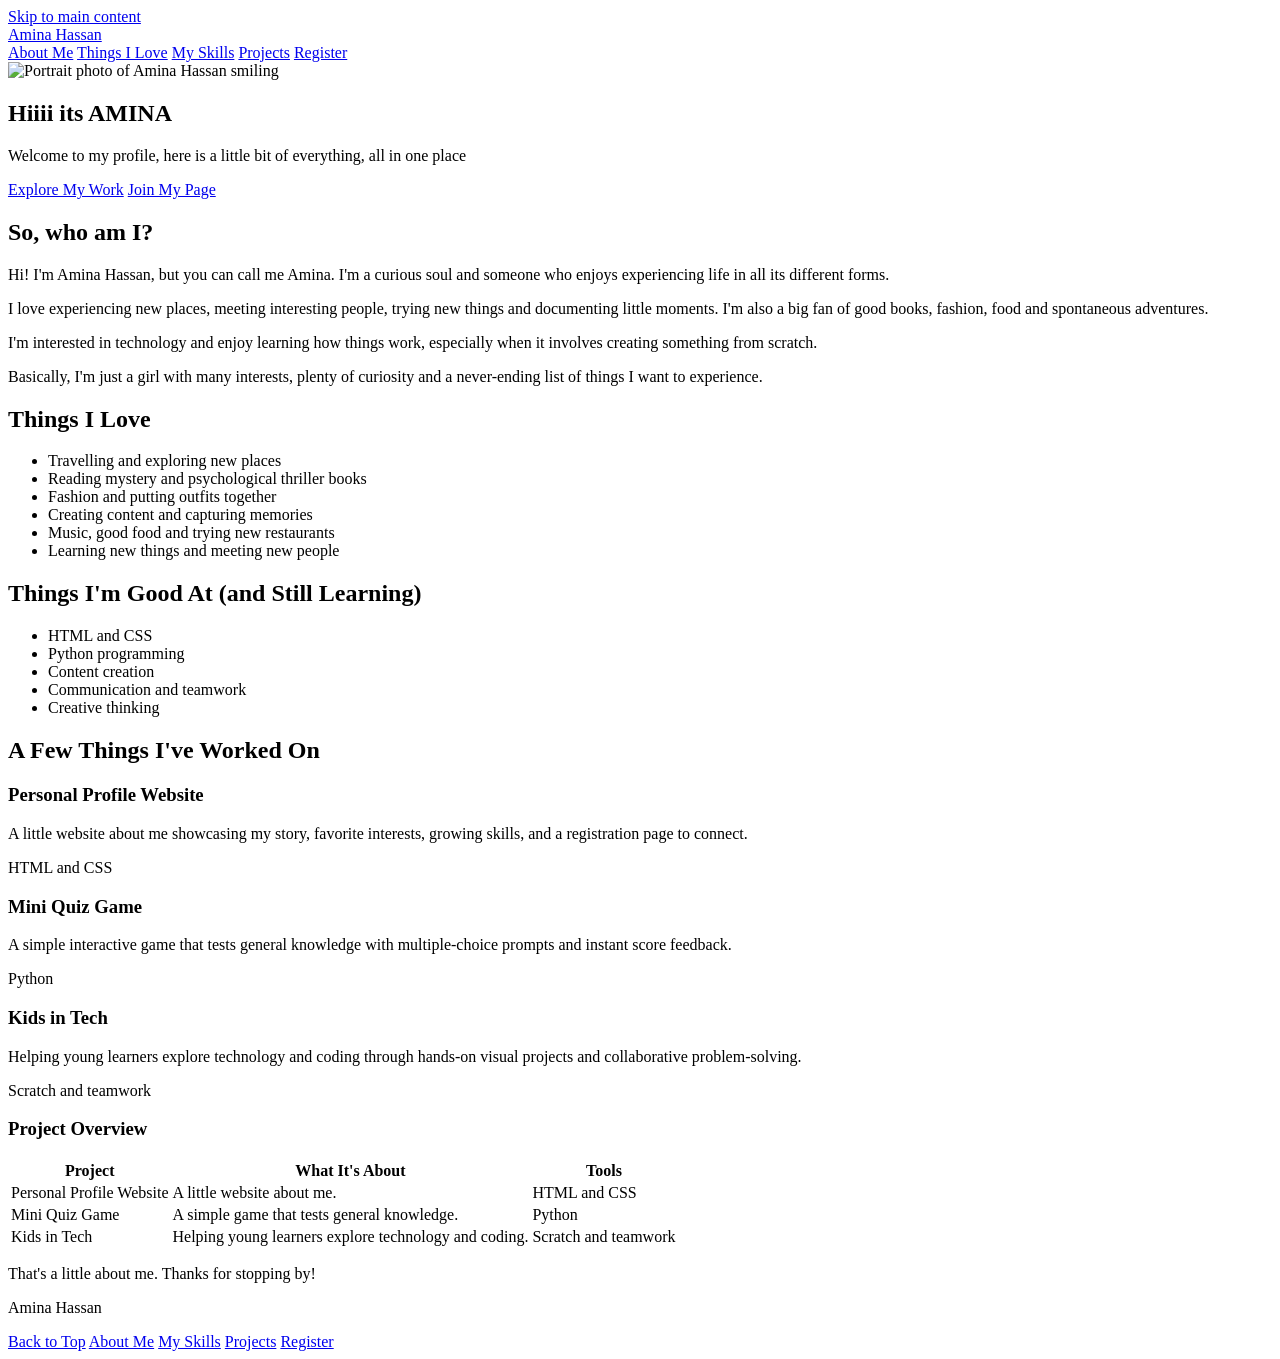
==== index.html @ c331cac5 "feat: update index.html with hero, skills pills, and project grid" ====
<!DOCTYPE html>
<html lang="en">
<head>
    <meta charset="UTF-8">
    <meta name="viewport" content="width=device-width, initial-scale=1.0">
    <meta name="description" content="Personal profile page of Amina Hassan featuring her bio, interests, skills, and projects.">
    <title>Amina's Profile</title>
    <link rel="preconnect" href="https://fonts.googleapis.com">
    <link rel="preconnect" href="https://fonts.gstatic.com" crossorigin>
    <link rel="stylesheet" href="https://fonts.googleapis.com/css2?family=Poppins:wght@400;500;600;700&display=swap">
    <link rel="stylesheet" href="css/styles.css">
</head>
<body>
    <a href="#main-content" class="skip-link">Skip to main content</a>

    <header class="site-header">
        <div class="container header-inner">
            <a href="index.html" class="site-logo">Amina Hassan</a>
            <nav class="site-nav" aria-label="Main navigation">
                <a href="#about">About Me</a>
                <a href="#interests">Things I Love</a>
                <a href="#skills">My Skills</a>
                <a href="#projects">Projects</a>
                <a href="register.html" class="nav-cta">Register</a>
            </nav>
        </div>
    </header>

    <main id="main-content">
        <section id="hero" class="hero section">
            <div class="container hero-content">
                <img
                    src="images/profile.jpg.jpeg"
                    alt="Portrait photo of Amina Hassan smiling"
                    class="profile-photo"
                    width="240"
                    height="240"
                >
                <div class="hero-text">
                    <h1>Hiiii its AMINA</h1>
                    <p class="tagline">Welcome to my profile, here is a little bit of everything, all in one place</p>
                    <div class="hero-actions">
                        <a href="#projects" class="btn btn-primary">Explore My Work</a>
                        <a href="register.html" class="btn btn-secondary">Join My Page</a>
                    </div>
                </div>
            </div>
        </section>

        <section id="about" class="section">
            <div class="container">
                <h2>So, who am I?</h2>
                <div class="about-card">
                    <p>
                        Hi! I'm Amina Hassan, but you can call me <span class="highlight">Amina</span>. I'm a curious soul and someone who enjoys experiencing life in all its different forms.
                    </p>
                    <p>
                        I love experiencing new places, meeting interesting people, trying new things and documenting little moments. I'm also a big fan of good books, fashion, food and spontaneous adventures.
                    </p>
                    <p>
                        I'm interested in technology and enjoy learning how things work, especially when it involves creating something from scratch.
                    </p>
                    <p>
                        Basically, I'm just a girl with many interests, plenty of curiosity and a never-ending list of things I want to experience.
                    </p>
                </div>
            </div>
        </section>

        <section id="interests" class="section">
            <div class="container">
                <h2>Things I Love</h2>
                <ul class="interests-grid">
                    <li class="interest-item">Travelling and exploring new places</li>
                    <li class="interest-item">Reading mystery and psychological thriller books</li>
                    <li class="interest-item">Fashion and putting outfits together</li>
                    <li class="interest-item">Creating content and capturing memories</li>
                    <li class="interest-item">Music, good food and trying new restaurants</li>
                    <li class="interest-item">Learning new things and meeting new people</li>
                </ul>
            </div>
        </section>

        <section id="skills" class="section">
            <div class="container">
                <h2>Things I'm Good At (and Still Learning)</h2>
                <ul class="skills-list">
                    <li class="skill-pill">HTML and CSS</li>
                    <li class="skill-pill">Python programming</li>
                    <li class="skill-pill">Content creation</li>
                    <li class="skill-pill">Communication and teamwork</li>
                    <li class="skill-pill">Creative thinking</li>
                </ul>
            </div>
        </section>

        <section id="projects" class="section">
            <div class="container">
                <h2>A Few Things I've Worked On</h2>

                <div class="projects-grid">
                    <article class="project-card">
                        <h3>Personal Profile Website</h3>
                        <p>A little website about me showcasing my story, favorite interests, growing skills, and a registration page to connect.</p>
                        <p class="project-meta"><span class="project-tag">HTML and CSS</span></p>
                    </article>

                    <article class="project-card">
                        <h3>Mini Quiz Game</h3>
                        <p>A simple interactive game that tests general knowledge with multiple-choice prompts and instant score feedback.</p>
                        <p class="project-meta"><span class="project-tag">Python</span></p>
                    </article>

                    <article class="project-card">
                        <h3>Kids in Tech</h3>
                        <p>Helping young learners explore technology and coding through hands-on visual projects and collaborative problem-solving.</p>
                        <p class="project-meta"><span class="project-tag">Scratch and teamwork</span></p>
                    </article>
                </div>

                <div class="table-block">
                    <h3 class="table-heading">Project Overview</h3>
                    <div class="table-wrapper">
                        <table class="projects-table">
                            <thead>
                                <tr>
                                    <th scope="col">Project</th>
                                    <th scope="col">What It's About</th>
                                    <th scope="col">Tools</th>
                                </tr>
                            </thead>
                            <tbody>
                                <tr>
                                    <td>Personal Profile Website</td>
                                    <td>A little website about me.</td>
                                    <td>HTML and CSS</td>
                                </tr>
                                <tr>
                                    <td>Mini Quiz Game</td>
                                    <td>A simple game that tests general knowledge.</td>
                                    <td>Python</td>
                                </tr>
                                <tr>
                                    <td>Kids in Tech</td>
                                    <td>Helping young learners explore technology and coding.</td>
                                    <td>Scratch and teamwork</td>
                                </tr>
                            </tbody>
                        </table>
                    </div>
                </div>
            </div>
        </section>
</main>
    <footer class="site-footer">
        <div class="container footer-inner">
            <p class="footer-note">That's a little about me. Thanks for stopping by!</p>
            <p class="footer-author">Amina Hassan</p>
            <nav class="footer-links" aria-label="Footer navigation">
                <a href="#hero">Back to Top</a>
                <a href="#about">About Me</a>
                <a href="#skills">My Skills</a>
                <a href="#projects">Projects</a>
                <a href="register.html">Register</a>
            </nav>
        </div>
    </footer>

</body>
</html>
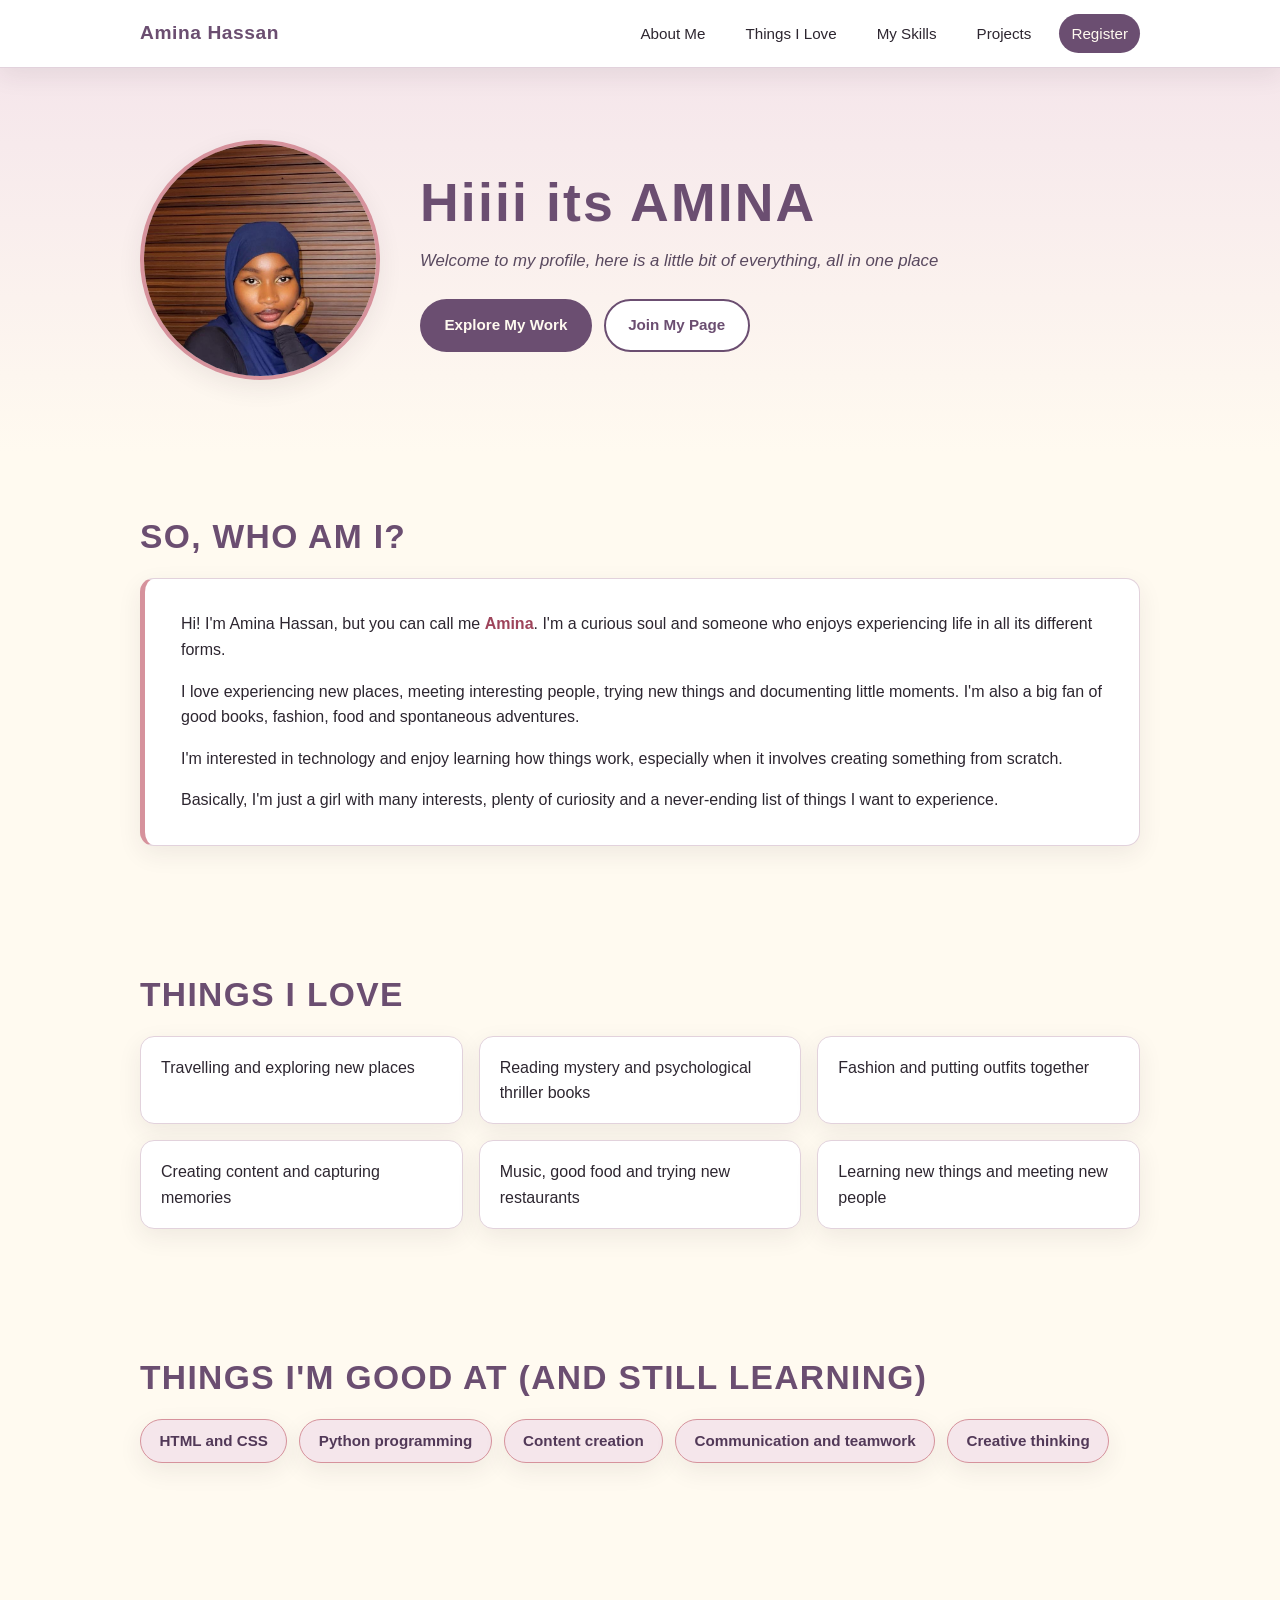
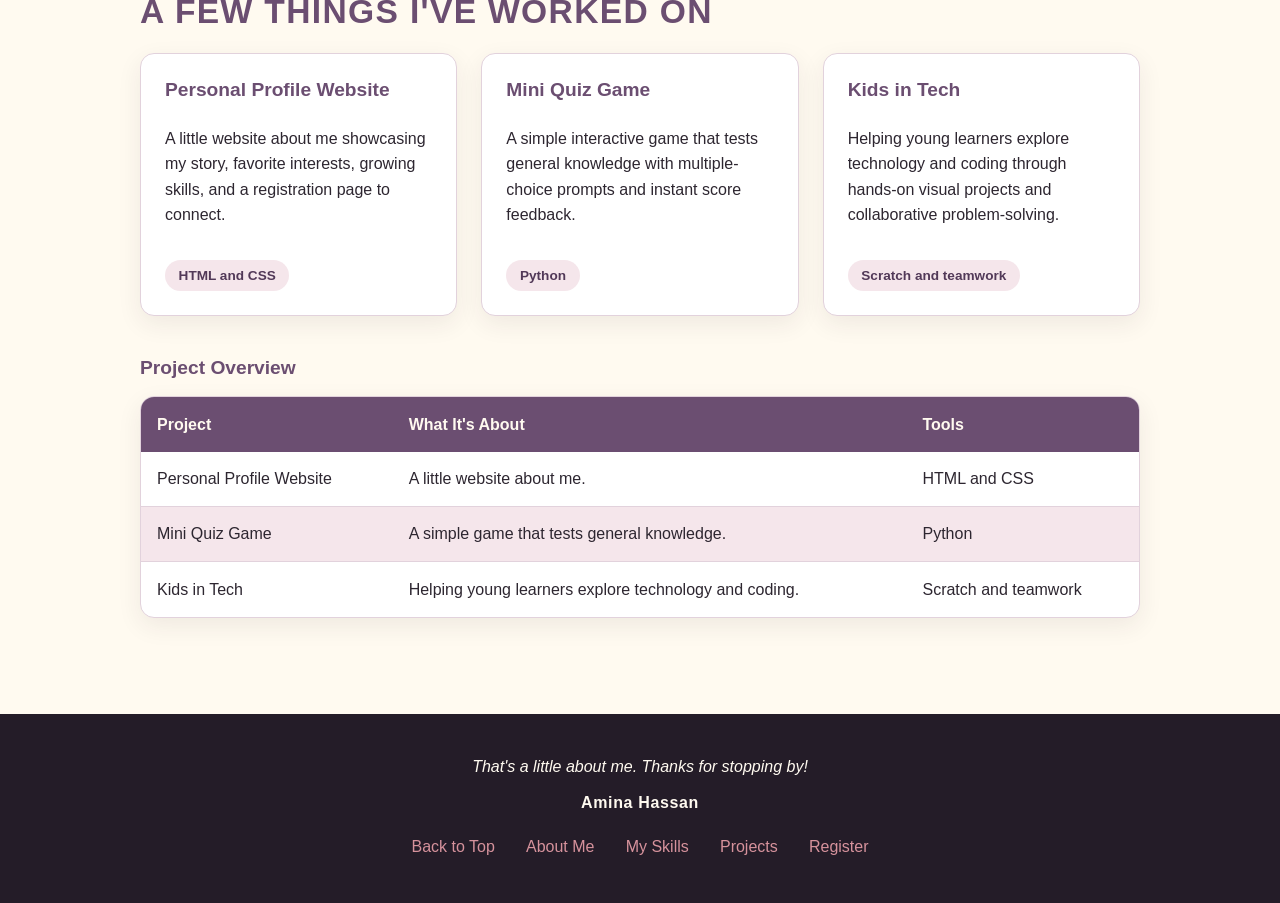
==== commit 8c025079: "Fix HTML structure and update content" ====
--- a/index.html
+++ b/index.html
@@ -8,7 +8,7 @@
     <link rel="preconnect" href="https://fonts.googleapis.com">
     <link rel="preconnect" href="https://fonts.gstatic.com" crossorigin>
     <link rel="stylesheet" href="https://fonts.googleapis.com/css2?family=Poppins:wght@400;500;600;700&display=swap">
-    <link rel="stylesheet" href="css/styles.css">
+    <link rel="stylesheet" href="styles.css">
 </head>
 <body>
     <a href="#main-content" class="skip-link">Skip to main content</a>
@@ -30,7 +30,7 @@
         <section id="hero" class="hero section">
             <div class="container hero-content">
                 <img
-                    src="images/profile.jpg.jpeg"
+                    src="profile.jpg.jpeg"
                     alt="Portrait photo of Amina Hassan smiling"
                     class="profile-photo"
                     width="240"
--- a/styles.css
+++ b/styles.css
@@ -0,0 +1,649 @@
+*,
+*::before,
+*::after {
+  box-sizing: border-box;
+}
+
+:root {
+  --primary: #6b4e71;
+  --primary-dark: #523958;
+  --accent: #d6929c;
+  --accent-text: #9e445b;
+  --text: #2d2630;
+  --muted: #59495f;
+  --background: #fffaf0;
+  --surface: #ffffff;
+  --surface-alt: #f5e6eb;
+  --dark-bg: #241c28;
+  --border: #e2d2dc;
+  --radius: 14px;
+  --radius-sm: 8px;
+  --radius-pill: 999px;
+  --shadow: 0 8px 24px rgba(45, 38, 48, 0.08);
+  --shadow-hover: 0 14px 30px rgba(45, 38, 48, 0.14);
+}
+
+html {
+  scroll-behavior: smooth;
+}
+
+body {
+  margin: 0;
+  font-family: "Poppins", Arial, sans-serif;
+  font-size: 1rem;
+  line-height: 1.6;
+  background-color: var(--background);
+  color: var(--text);
+}
+
+img {
+  max-width: 100%;
+  display: block;
+}
+
+h1,
+h2,
+h3 {
+  color: var(--primary);
+  line-height: 1.25;
+  margin-top: 0;
+}
+
+h1 {
+  font-size: clamp(2rem, 5vw + 1rem, 3.35rem);
+  font-weight: 700;
+  letter-spacing: 0.04em;
+  margin-bottom: 0.75rem;
+}
+
+h2 {
+  font-size: clamp(1.45rem, 2.5vw + 0.85rem, 2.1rem);
+  font-weight: 600;
+  text-transform: uppercase;
+  letter-spacing: 0.04em;
+  margin-bottom: 1.25rem;
+}
+
+h3 {
+  font-size: 1.2rem;
+  font-weight: 600;
+  margin-bottom: 0.5rem;
+}
+
+p {
+  margin-top: 0;
+  margin-bottom: 1rem;
+}
+
+p:last-child {
+  margin-bottom: 0;
+}
+
+a {
+  color: var(--primary);
+  transition: color 0.2s ease, background-color 0.2s ease, border-color 0.2s ease;
+}
+
+a:focus-visible,
+button:focus-visible,
+input:focus-visible,
+select:focus-visible,
+textarea:focus-visible {
+  outline: 3px solid var(--primary);
+  outline-offset: 3px;
+}
+
+.skip-link {
+  position: absolute;
+  top: -100px;
+  left: 1rem;
+  z-index: 200;
+  background-color: var(--primary);
+  color: var(--background);
+  padding: 0.65rem 1rem;
+  border-radius: var(--radius-sm);
+  font-weight: 600;
+  text-decoration: none;
+}
+
+.skip-link:focus-visible {
+  top: 1rem;
+}
+
+.container {
+  width: 100%;
+  max-width: 1080px;
+  margin-inline: auto;
+  padding-inline: 1rem;
+}
+
+.section {
+  padding-block: 2.75rem;
+}
+
+.tagline {
+  font-style: italic;
+  color: var(--muted);
+  font-size: 1.05rem;
+}
+
+.highlight {
+  color: var(--accent-text);
+  font-weight: 600;
+}
+
+.site-header {
+  position: sticky;
+  top: 0;
+  z-index: 100;
+  background-color: var(--surface);
+  border-bottom: 1px solid var(--border);
+  box-shadow: var(--shadow);
+}
+
+.header-inner {
+  display: flex;
+  justify-content: space-between;
+  align-items: center;
+  flex-wrap: wrap;
+  gap: 0.75rem 1.25rem;
+  padding-block: 0.9rem;
+}
+
+.site-logo {
+  font-size: 1.2rem;
+  font-weight: 700;
+  color: var(--primary);
+  text-decoration: none;
+  letter-spacing: 0.03em;
+}
+
+.site-logo:hover {
+  color: var(--primary-dark);
+}
+
+.site-nav {
+  display: flex;
+  flex-wrap: wrap;
+  align-items: center;
+  gap: 0.35rem 0.65rem;
+}
+
+.site-nav a {
+  color: var(--text);
+  text-decoration: none;
+  font-weight: 500;
+  font-size: 0.95rem;
+  padding: 0.45rem 0.75rem;
+  border-radius: var(--radius-pill);
+}
+
+.site-nav a:hover {
+  background-color: var(--surface-alt);
+  color: var(--primary-dark);
+}
+
+.site-nav a:focus-visible {
+  background-color: var(--surface-alt);
+  color: var(--primary-dark);
+}
+
+.site-nav a.nav-cta,
+.site-nav a[aria-current="page"] {
+  background-color: var(--primary);
+  color: var(--background);
+}
+
+.site-nav a.nav-cta:hover,
+.site-nav a[aria-current="page"]:hover {
+  background-color: var(--primary-dark);
+  color: var(--background);
+}
+
+.btn {
+  display: inline-flex;
+  align-items: center;
+  justify-content: center;
+  padding: 0.75rem 1.4rem;
+  border-radius: var(--radius-pill);
+  font-family: inherit;
+  font-size: 0.95rem;
+  font-weight: 600;
+  text-decoration: none;
+  cursor: pointer;
+  border: 2px solid transparent;
+  transition: transform 0.2s ease, background-color 0.2s ease, color 0.2s ease, box-shadow 0.2s ease;
+}
+
+.btn-primary {
+  background-color: var(--primary);
+  color: var(--background);
+}
+
+.btn-primary:hover {
+  background-color: var(--primary-dark);
+  transform: translateY(-2px);
+  box-shadow: var(--shadow);
+}
+
+.btn-secondary {
+  background-color: var(--surface);
+  color: var(--primary);
+  border-color: var(--primary);
+}
+
+.btn-secondary:hover {
+  background-color: var(--surface-alt);
+  color: var(--primary-dark);
+  transform: translateY(-2px);
+}
+.hero {
+  background: linear-gradient(180deg, var(--surface-alt) 0%, var(--background) 100%);
+  padding-block: 3rem;
+}
+
+.hero-content {
+  display: flex;
+  flex-direction: column;
+  align-items: center;
+  text-align: center;
+  gap: 1.75rem;
+}
+
+.profile-photo {
+  width: 180px;
+  height: 180px;
+  max-width: 100%;
+  aspect-ratio: 1 / 1;
+  border-radius: 50%;
+  object-fit: cover;
+  object-position: center top;
+  border: 4px solid var(--accent);
+  box-shadow: var(--shadow);
+  flex-shrink: 0;
+}
+
+.hero-text {
+  max-width: 620px;
+}
+
+.hero-actions {
+  display: flex;
+  flex-wrap: wrap;
+  justify-content: center;
+  gap: 0.75rem;
+  margin-top: 1.5rem;
+}
+
+.page-intro {
+  background: linear-gradient(180deg, var(--surface-alt) 0%, var(--background) 100%);
+  text-align: center;
+  padding-block: 2.5rem 1.75rem;
+}
+
+.about-card {
+  background-color: var(--surface);
+  padding: 1.5rem;
+  border-radius: var(--radius);
+  box-shadow: var(--shadow);
+  border: 1px solid var(--border);
+  border-left: 5px solid var(--accent);
+}
+.interests-grid {
+  list-style: none;
+  margin: 0;
+  padding: 0;
+  display: grid;
+  grid-template-columns: 1fr;
+  gap: 1rem;
+}
+
+.interest-item {
+  background-color: var(--surface);
+  padding: 1.1rem 1.25rem;
+  border-radius: var(--radius);
+  box-shadow: var(--shadow);
+  border: 1px solid var(--border);
+  color: var(--text);
+  font-weight: 500;
+}
+
+.skills-list {
+  list-style: none;
+  margin: 0;
+  padding: 0;
+  display: flex;
+  flex-wrap: wrap;
+  gap: 0.75rem;
+}
+
+.skill-pill {
+  background-color: var(--surface-alt);
+  color: var(--primary-dark);
+  border: 1px solid var(--accent);
+  border-radius: var(--radius-pill);
+  padding: 0.55rem 1.15rem;
+  font-weight: 600;
+  font-size: 0.95rem;
+  box-shadow: var(--shadow);
+}
+
+.projects-grid {
+  display: grid;
+  grid-template-columns: repeat(auto-fit, minmax(260px, 1fr));
+  gap: 1.5rem;
+  margin-bottom: 2.5rem;
+}
+
+.project-card {
+  background-color: var(--surface);
+  padding: 1.5rem;
+  border-radius: var(--radius);
+  box-shadow: var(--shadow);
+  border: 1px solid var(--border);
+  display: flex;
+  flex-direction: column;
+  justify-content: space-between;
+  gap: 1rem;
+  transition: transform 0.25s ease, box-shadow 0.25s ease;
+}
+
+.project-card:hover {
+  transform: translateY(-6px);
+  box-shadow: var(--shadow-hover);
+}
+
+.project-meta {
+  margin: 0;
+}
+
+.project-tag {
+  display: inline-block;
+  background-color: var(--surface-alt);
+  color: var(--primary-dark);
+  border-radius: var(--radius-pill);
+  padding: 0.3rem 0.85rem;
+  font-size: 0.85rem;
+  font-weight: 600;
+}
+.table-block {
+  margin-top: 1rem;
+}
+
+.table-heading {
+  margin-bottom: 1rem;
+}
+
+.table-wrapper {
+  width: 100%;
+  overflow-x: auto;
+  border-radius: var(--radius);
+  box-shadow: var(--shadow);
+  border: 1px solid var(--border);
+  background-color: var(--surface);
+}
+
+.projects-table {
+  width: 100%;
+  border-collapse: collapse;
+  text-align: left;
+}
+
+.projects-table thead {
+  background-color: var(--primary);
+  color: var(--background);
+}
+
+.projects-table th,
+.projects-table td {
+  padding: 0.9rem 1rem;
+  vertical-align: top;
+}
+
+.projects-table th {
+  font-weight: 600;
+}
+
+.projects-table tbody tr {
+  border-bottom: 1px solid var(--border);
+}
+
+.projects-table tbody tr:last-child {
+  border-bottom: none;
+}
+
+.projects-table tbody tr:nth-child(even) {
+  background-color: var(--surface-alt);
+}
+
+.register-section {
+  padding-top: 1.5rem;
+}
+
+.form-card {
+  max-width: 720px;
+  margin-inline: auto;
+  background-color: var(--surface);
+  padding: 1.5rem;
+  border-radius: var(--radius);
+  box-shadow: var(--shadow);
+  border: 1px solid var(--border);
+}
+
+.register-form {
+  display: grid;
+  grid-template-columns: 1fr;
+  gap: 1.25rem;
+}
+
+.form-group {
+  display: flex;
+  flex-direction: column;
+  gap: 0.45rem;
+}
+
+.form-group label {
+  font-weight: 600;
+  color: var(--text);
+  font-size: 0.95rem;
+}
+
+.register-form input,
+.register-form select,
+.register-form textarea {
+  width: 100%;
+  font-family: inherit;
+  font-size: 1rem;
+  color: var(--text);
+  background-color: var(--background);
+  padding: 0.8rem 1rem;
+  border: 1.5px solid var(--border);
+  border-radius: var(--radius);
+  transition: border-color 0.2s ease, box-shadow 0.2s ease, background-color 0.2s ease;
+}
+
+.register-form textarea {
+  resize: vertical;
+  min-height: 120px;
+}
+
+.register-form input:focus,
+.register-form select:focus,
+.register-form textarea:focus {
+  border-color: var(--primary);
+  background-color: var(--surface);
+  box-shadow: 0 0 0 3px var(--surface-alt);
+  outline: none;
+}
+
+.register-form input:focus-visible,
+.register-form select:focus-visible,
+.register-form textarea:focus-visible {
+  border-color: var(--primary);
+  background-color: var(--surface);
+  outline: 3px solid var(--primary);
+  outline-offset: 2px;
+}
+
+.form-actions {
+  margin-top: 0.25rem;
+}
+
+.btn-submit {
+  width: 100%;
+  padding: 0.9rem 1.75rem;
+  font-size: 1rem;
+}
+
+.site-footer {
+  background-color: var(--dark-bg);
+  color: var(--background);
+  text-align: center;
+  padding-block: 2.5rem;
+  margin-top: 2rem;
+}
+
+.footer-inner {
+  display: flex;
+  flex-direction: column;
+  align-items: center;
+  gap: 0.65rem;
+}
+
+.footer-note {
+  font-style: italic;
+  margin-bottom: 0;
+}
+
+.footer-author {
+  font-weight: 600;
+  letter-spacing: 0.04em;
+  margin-bottom: 0.25rem;
+}
+
+.footer-links {
+  display: flex;
+  flex-wrap: wrap;
+  justify-content: center;
+  gap: 0.5rem 1.25rem;
+}
+
+.footer-links a {
+  color: var(--accent);
+  text-decoration: none;
+  font-weight: 500;
+  padding: 0.25rem 0.35rem;
+  border-radius: var(--radius-sm);
+}
+
+.footer-links a:hover {
+  color: var(--background);
+  text-decoration: underline;
+  text-underline-offset: 4px;
+}
+
+.footer-links a:focus-visible {
+  outline: 3px solid var(--accent);
+  outline-offset: 3px;
+}
+
+section[id] {
+  scroll-margin-top: 5.5rem;
+}
+
+@media (min-width: 768px) {
+  .container {
+    padding-inline: 2rem;
+  }
+
+  .hero {
+    padding-block: 3.75rem;
+  }
+
+  .hero-content {
+    flex-direction: row;
+    text-align: left;
+    align-items: center;
+    gap: 2.5rem;
+  }
+
+  .hero-actions {
+    justify-content: flex-start;
+  }
+
+  .profile-photo {
+    width: 220px;
+    height: 220px;
+  }
+
+  .about-card,
+  .form-card {
+    padding: 2rem 2.25rem;
+  }
+
+  .interests-grid {
+    grid-template-columns: repeat(2, 1fr);
+  }
+
+  .register-form {
+    grid-template-columns: repeat(2, 1fr);
+    gap: 1.5rem;
+  }
+
+  .form-group-full {
+    grid-column: 1 / -1;
+  }
+
+  .btn-submit {
+    width: auto;
+    min-width: 200px;
+  }
+}
+
+@media (min-width: 1024px) {
+  .container {
+    padding-inline: 2.5rem;
+  }
+
+  .section {
+    padding-block: 4rem;
+  }
+
+  .hero {
+    padding-block: 4.5rem;
+  }
+
+  .profile-photo {
+    width: 240px;
+    height: 240px;
+  }
+
+  .site-nav {
+    gap: 0.5rem 1rem;
+  }
+
+  .interests-grid {
+    grid-template-columns: repeat(3, 1fr);
+  }
+}
+
+@media (prefers-reduced-motion: reduce) {
+  html {
+    scroll-behavior: auto;
+  }
+
+  .btn,
+  .project-card,
+  a,
+  .register-form input,
+  .register-form select,
+  .register-form textarea {
+    transition: none;
+  }
+
+  .btn-primary:hover,
+  .btn-secondary:hover,
+  .project-card:hover {
+    transform: none;
+  }
+}
